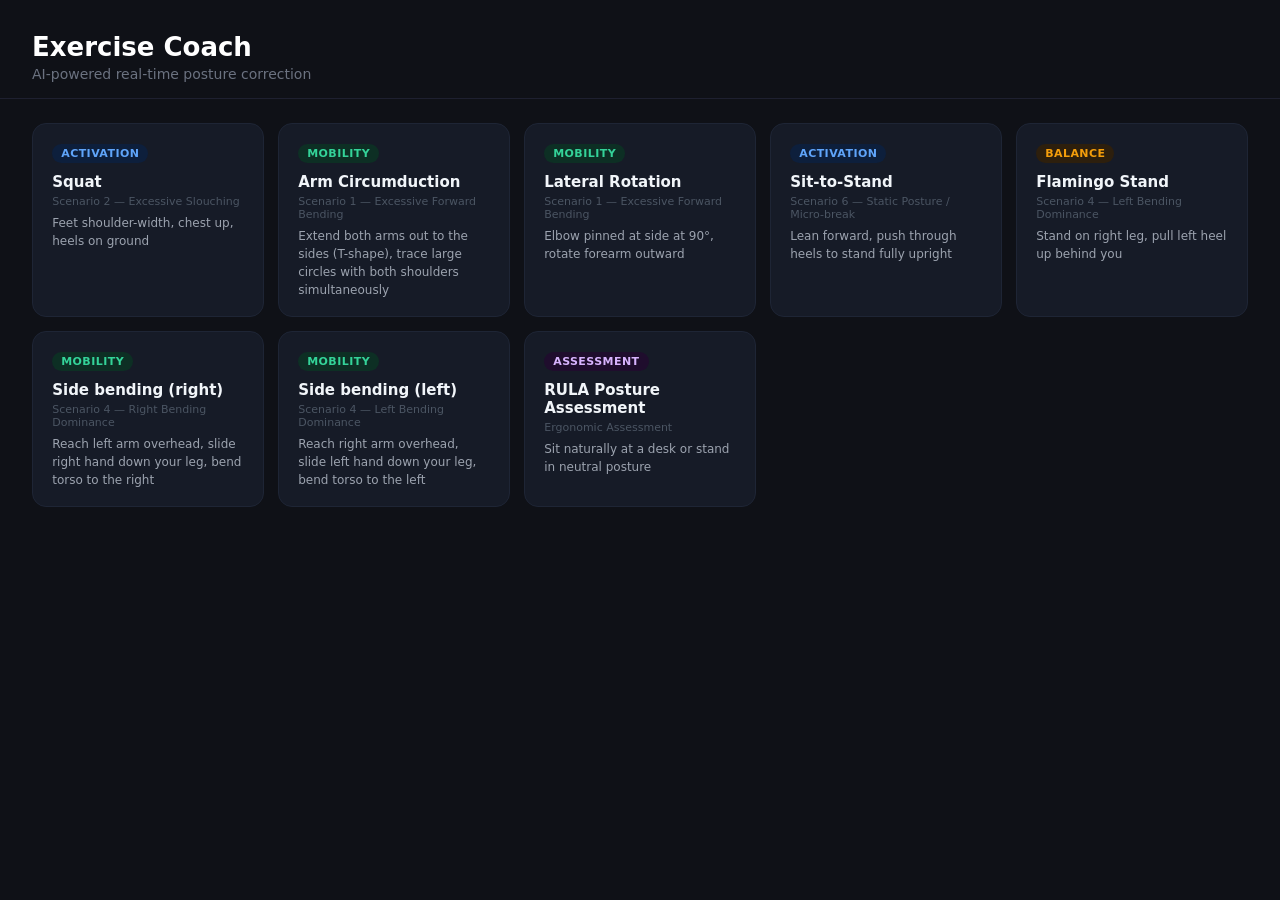
==== exercise-coach/index.html @ 54f62699 "Exercises' Check" ====
<!DOCTYPE html>
<html lang="en">
<head>
  <meta charset="UTF-8" />
  <meta name="viewport" content="width=device-width, initial-scale=1.0"/>
  <title>Exercise Coach</title>
  <link rel="stylesheet" href="static/style.css" />
</head>
<body>

  <!-- SCREEN 1: Exercise Selection -->
  <div id="screen-select" class="screen active">
    <div class="header">
      <h1>Exercise Coach</h1>
      <p>AI-powered real-time posture correction</p>
    </div>
    <div class="exercise-grid" id="exercise-grid"></div>
  </div>

  <!-- SCREEN 2: Coaching View -->
  <div id="screen-coach" class="screen">
    <div class="top-bar">
      <button class="btn-back" onclick="goBack()">← Back</button>
      <div>
        <div class="ex-title" id="coach-title"></div>
        <div class="ex-subtitle" id="coach-subtitle"></div>
      </div>
    </div>

    <div class="coach-layout">
      <!-- Left: Video -->
      <div class="video-wrap">
        <video id="video" playsinline autoplay muted></video>
        <canvas id="overlay"></canvas>
        <div class="no-pose" id="no-pose">
          <span class="icon">🧍</span>
          <span>Stand in frame to begin</span>
        </div>
        <div class="status-bar">
          <div class="status-dot neutral" id="status-dot"></div>
          <div class="status-text" id="status-text">Waiting for pose...</div>
        </div>
      </div>

      <!-- Right: Panel -->
      <div class="panel">
        <div class="info-card rep-card">
          <div class="card-label">REPS</div>
          <div class="rep-display" id="rep-count">0</div>
          <div id="phase-label"><span class="phase-badge start">Get into position</span></div>
        </div>

        <div class="info-card">
          <div class="card-label">JOINT ANGLES</div>
          <div id="angles-display"></div>
        </div>

        <div class="info-card">
          <div class="card-label">RULA SCORE</div>

          <div id="rula-score" class="rula-score">
            1
          </div>

          <div id="rula-risk" class="rula-risk">
            Acceptable
          </div>

          <div id="rula-timer" class="rula-timer">
            Monitoring...
          </div>
        </div>

        <div class="info-card">
          <div class="card-label">COACHING</div>
          <ul class="feedback-list" id="feedback-list">
            <li class="fb-neutral">ℹ️ Start the exercise to get feedback</li>
          </ul>
        </div>
      </div>
    </div>
  </div>

  <!-- SCREEN 3: RULA Assessment -->
  <div id="screen-rula" class="screen">
    <div class="top-bar">
      <button class="btn-back" onclick="goBack()">← Back</button>
      <div>
        <div class="ex-title">RULA Posture Assessment</div>
        <div class="ex-subtitle">Track good posture reps (10s each) with 5s breaks</div>
      </div>
    </div>

    <div class="coach-layout">
      <!-- Left: Video -->
      <div class="video-wrap">
        <video id="video-rula" playsinline autoplay muted></video>
        <canvas id="overlay-rula"></canvas>
        <div class="no-pose" id="no-pose-rula">
          <span class="icon">🧍</span>
          <span>Sit naturally in frame to begin</span>
        </div>
        <div class="status-bar">
          <div class="status-dot neutral" id="status-dot-rula"></div>
          <div class="status-text" id="status-text-rula">Waiting for pose...</div>
        </div>
      </div>

      <!-- Right: Panel -->
      <div class="panel">
        <!-- Reps Counter -->
        <div class="info-card rep-card">
          <div class="card-label">GOOD POSTURE REPS</div>
          <div class="rep-display" id="rula-reps-count">0</div>
          <div id="rula-phase-label"><span class="phase-badge start">Maintain posture</span></div>
        </div>

        <!-- Timing Display -->
        <div class="info-card">
          <div class="card-label">POSTURE TIMER</div>
          <div id="rula-posture-timer" class="timer-display">
            <div class="timer-value">0s</div>
            <div class="timer-label">/ 10s Good Posture</div>
          </div>
        </div>

        <!-- RULA Score -->
        <div class="info-card">
          <div class="card-label">RULA SCORE</div>
          <div style="display: flex; justify-content: space-between; align-items: center;">
            <div class="rula-score-large" id="rula-current-score">1</div>
            <div id="rula-quality" class="rula-quality-badge">EXCELLENT</div>
          </div>
        </div>

        <!-- Feedback -->
        <div class="info-card">
          <div class="card-label">POSTURE FEEDBACK</div>
          <ul class="feedback-list" id="rula-feedback-list">
            <li class="fb-neutral">ℹ️ Sit naturally and maintain good posture</li>
          </ul>
        </div>
      </div>
    </div>
  </div>

  <script src="static/exercises.js"></script>
  <script src="static/rula-assessment.js"></script>
  <script src="static/coach.js"></script>
</body>
</html>
---- exercise-coach/static/style.css ----
* { box-sizing: border-box; margin: 0; padding: 0; }

body {
  font-family: 'Segoe UI', system-ui, sans-serif;
  background: #0f1117;
  color: #e8eaf0;
  min-height: 100vh;
}

.screen { display: none; }
.screen.active { display: block; }

/* ── Selection Screen ── */
.header {
  padding: 2rem 2rem 1rem;
  border-bottom: 1px solid #1e2030;
}
.header h1 { font-size: 26px; font-weight: 600; color: #fff; }
.header p  { font-size: 14px; color: #6b7280; margin-top: 4px; }

.exercise-grid {
  display: grid;
  grid-template-columns: repeat(auto-fill, minmax(220px, 1fr));
  gap: 14px;
  padding: 1.5rem 2rem;
  max-height: calc(100vh - 120px); /* Add this */
  overflow-y: auto; /* Add this */
}

.ex-card {
  background: #161b27;
  border: 1px solid #1e2535;
  border-radius: 14px;
  padding: 1.1rem 1.2rem;
  cursor: pointer;
  transition: border-color 0.2s, transform 0.15s, background 0.2s;
}
.ex-card:hover {
  border-color: #3b82f6;
  background: #1a2236;
  transform: translateY(-2px);
}

.rula-score{
    font-size:48px;
    font-weight:700;
    text-align:center;
}

.rula-risk{
    text-align:center;
    margin-top:8px;
    font-size:14px;
    font-weight:600;
}

.rula-timer{
    text-align:center;
    margin-top:10px;
    font-size:12px;
    color:#9ca3af;
}

/* ── RULA Assessment Styles ── */
.timer-display {
  background: #1a2236;
  border: 2px solid #3b82f6;
  border-radius: 12px;
  padding: 1.5rem;
  text-align: center;
  margin-top: 0.5rem;
}

.timer-value {
  font-size: 36px;
  font-weight: 700;
  color: #60a5fa;
  margin-bottom: 0.5rem;
}

.timer-label {
  font-size: 12px;
  color: #9ca3af;
}

.rula-score-large {
  font-size: 56px;
  font-weight: 700;
  text-align: center;
  color: #fff;
}

.rula-quality-badge {
  display: inline-block;
  padding: 0.5rem 1rem;
  border-radius: 8px;
  font-size: 12px;
  font-weight: 600;
  text-transform: uppercase;
  letter-spacing: 0.05em;
  background: #10b981;
  color: #065f46;
}

.rula-quality-badge.good {
  background: #10b981;
  color: #065f46;
}

.rula-quality-badge.fair {
  background: #f59e0b;
  color: #78350f;
}

.rula-quality-badge.poor {
  background: #ef4444;
  color: #7f1d1d;
}

.badge {
  display: inline-block;
  font-size: 11px;
  font-weight: 600;
  padding: 3px 9px;
  border-radius: 20px;
  margin-bottom: 10px;
  text-transform: uppercase;
  letter-spacing: 0.04em;
}
.badge.mobility    { background: #0d2f24; color: #34d399; }
.badge.activation  { background: #0d1f3c; color: #60a5fa; }
.badge.balance     { background: #2d1f0d; color: #f59e0b; }
.badge.assessment  { background: #1f0d2d; color: #d8b4fe; }

.ex-card h3      { font-size: 15px; font-weight: 600; color: #f1f5f9; margin-bottom: 4px; }
.ex-card .scenario { font-size: 11px; color: #4b5563; margin-bottom: 6px; }
.ex-card .cues   { font-size: 12px; color: #9ca3af; line-height: 1.5; }

/* ── Coach Screen ── */
.top-bar {
  display: flex;
  align-items: center;
  gap: 16px;
  padding: 1rem 1.5rem;
  border-bottom: 1px solid #1e2030;
}
.btn-back {
  background: #1e2535;
  border: 1px solid #2a3347;
  color: #9ca3af;
  border-radius: 8px;
  padding: 6px 14px;
  font-size: 13px;
  cursor: pointer;
  white-space: nowrap;
  transition: background 0.15s;
}
.btn-back:hover { background: #253044; color: #e2e8f0; }

.ex-title    { font-size: 18px; font-weight: 600; color: #f1f5f9; }
.ex-subtitle { font-size: 13px; color: #6b7280; margin-top: 2px; }

.coach-layout {
  display: grid;
  grid-template-columns: 1fr 300px;
  gap: 16px;
  padding: 1.2rem 1.5rem;
  height: calc(100vh - 75px);
}

/* Video */
.video-wrap {
  position: relative;
  background: #060810;
  border-radius: 14px;
  overflow: hidden;
  border: 1px solid #1e2535;
}
video {
  width: 100%; height: 100%;
  object-fit: cover;
  transform: scaleX(-1);
  display: block;
}
canvas#overlay {
  position: absolute;
  top: 0; left: 0;
  width: 100%; height: 100%;
  transform: scaleX(-1);
}
.no-pose {
  position: absolute;
  top: 50%; left: 50%;
  transform: translate(-50%, -50%);
  display: flex; flex-direction: column; align-items: center; gap: 8px;
  color: rgba(255,255,255,0.35);
  font-size: 14px;
  pointer-events: none;
}
.no-pose .icon { font-size: 40px; }

.status-bar {
  position: absolute;
  bottom: 0; left: 0; right: 0;
  padding: 10px 16px;
  background: linear-gradient(transparent, rgba(0,0,0,0.7));
  display: flex; align-items: center; gap: 10px;
}
.status-dot { width: 9px; height: 9px; border-radius: 50%; flex-shrink: 0; transition: background 0.3s; }
.status-dot.good    { background: #10b981; box-shadow: 0 0 6px #10b981; }
.status-dot.bad     { background: #f87171; box-shadow: 0 0 6px #f87171; }
.status-dot.neutral { background: #6b7280; }
.status-text { font-size: 13px; color: #e5e7eb; font-weight: 500; }

/* Panel */
.panel { display: flex; flex-direction: column; gap: 12px; overflow-y: auto; }

.info-card {
  background: #161b27;
  border: 1px solid #1e2535;
  border-radius: 12px;
  padding: 1rem 1.1rem;
}
.card-label {
  font-size: 11px;
  font-weight: 600;
  letter-spacing: 0.08em;
  color: #4b5563;
  margin-bottom: 10px;
}
.rep-card { text-align: center; }
.rep-display { font-size: 56px; font-weight: 700; color: #f1f5f9; line-height: 1; margin-bottom: 8px; }

.phase-badge {
  display: inline-block;
  padding: 3px 12px;
  border-radius: 20px;
  font-size: 12px;
  font-weight: 600;
}
.phase-badge.start { background: #1e2535; color: #6b7280; }
.phase-badge.up    { background: #0d2f24; color: #34d399; }
.phase-badge.down  { background: #0d1f3c; color: #60a5fa; }
.phase-badge.hold  { background: #2d1f0d; color: #f59e0b; }

/* Angle bars */
.angle-row { display: flex; justify-content: space-between; align-items: center; margin-bottom: 4px; }
.angle-name { font-size: 12px; color: #9ca3af; }
.angle-val  { font-size: 13px; font-weight: 600; }
.angle-bar-wrap { width: 100%; height: 5px; background: #1e2535; border-radius: 3px; margin-bottom: 10px; }
.angle-bar { height: 100%; border-radius: 3px; transition: width 0.12s ease, background 0.2s; }

/* Feedback */
.feedback-list { list-style: none; }
.feedback-list li {
  font-size: 13px;
  padding: 6px 0;
  border-bottom: 1px solid #1e2535;
  display: flex; align-items: flex-start; gap: 8px;
  line-height: 1.5;
}
.feedback-list li:last-child { border-bottom: none; }
.fb-good    { color: #34d399; }
.fb-warn    { color: #fbbf24; }
.fb-neutral { color: #6b7280; }

/* Responsive */
@media (max-width: 768px) {
  .coach-layout { grid-template-columns: 1fr; height: auto; }
  .video-wrap   { aspect-ratio: 4/3; }
}
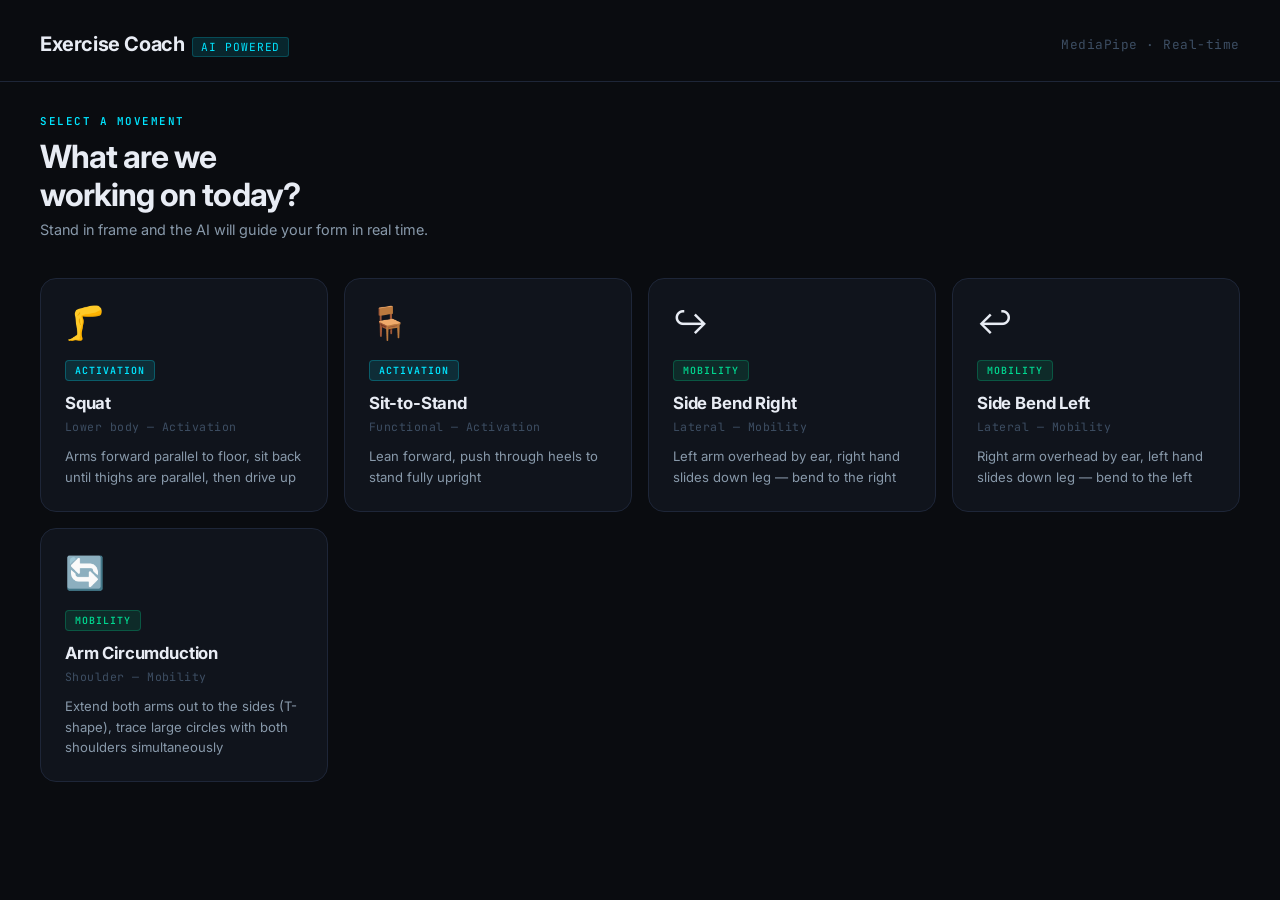
==== commit 5019ad28: "Fixed the exercise-coach and its ui" ====
--- a/exercise-coach/index.html
+++ b/exercise-coach/index.html
@@ -4,148 +4,101 @@
   <meta charset="UTF-8" />
   <meta name="viewport" content="width=device-width, initial-scale=1.0"/>
   <title>Exercise Coach</title>
+  <link rel="preconnect" href="https://fonts.googleapis.com">
+  <link rel="preconnect" href="https://fonts.gstatic.com" crossorigin>
+  <link href="https://fonts.googleapis.com/css2?family=Inter:wght@300;400;500;600;700&family=JetBrains+Mono:wght@400;600;700&display=swap" rel="stylesheet">
   <link rel="stylesheet" href="static/style.css" />
 </head>
 <body>
 
-  <!-- SCREEN 1: Exercise Selection -->
+  <!-- ══════════════════════════════════════
+       SCREEN 1 — Exercise Selection
+  ══════════════════════════════════════ -->
   <div id="screen-select" class="screen active">
-    <div class="header">
-      <h1>Exercise Coach</h1>
-      <p>AI-powered real-time posture correction</p>
+
+    <header class="select-header">
+      <div class="brand">
+        <span class="brand-name">Exercise Coach</span>
+        <span class="brand-tag">AI Powered</span>
+      </div>
+      <span class="header-meta">MediaPipe · Real-time</span>
+    </header>
+
+    <div class="select-body">
+      <p class="select-eyebrow">Select a movement</p>
+      <h1 class="select-title">What are we<br>working on today?</h1>
+      <p class="select-subtitle">Stand in frame and the AI will guide your form in real time.</p>
+
+      <div class="exercise-grid" id="exercise-grid">
+        <!-- Cards injected by coach.js -->
+      </div>
     </div>
-    <div class="exercise-grid" id="exercise-grid"></div>
+
   </div>
 
-  <!-- SCREEN 2: Coaching View -->
+  <!-- ══════════════════════════════════════
+       SCREEN 2 — Coaching View
+  ══════════════════════════════════════ -->
   <div id="screen-coach" class="screen">
+
     <div class="top-bar">
       <button class="btn-back" onclick="goBack()">← Back</button>
-      <div>
+      <div class="top-bar-info">
         <div class="ex-title" id="coach-title"></div>
         <div class="ex-subtitle" id="coach-subtitle"></div>
       </div>
     </div>
 
     <div class="coach-layout">
-      <!-- Left: Video -->
+
+      <!-- Left: Camera feed -->
       <div class="video-wrap">
         <video id="video" playsinline autoplay muted></video>
         <canvas id="overlay"></canvas>
+
         <div class="no-pose" id="no-pose">
-          <span class="icon">🧍</span>
+          <span class="no-pose-icon">🧍</span>
           <span>Stand in frame to begin</span>
         </div>
-        <div class="status-bar">
+
+        <div class="cam-status">
           <div class="status-dot neutral" id="status-dot"></div>
           <div class="status-text" id="status-text">Waiting for pose...</div>
         </div>
       </div>
 
-      <!-- Right: Panel -->
+      <!-- Right: Data panel -->
       <div class="panel">
-        <div class="info-card rep-card">
-          <div class="card-label">REPS</div>
-          <div class="rep-display" id="rep-count">0</div>
-          <div id="phase-label"><span class="phase-badge start">Get into position</span></div>
+
+        <!-- Rep counter -->
+        <div class="card rep-card">
+          <div class="card-label">Repetitions</div>
+          <div class="rep-number" id="rep-count">0</div>
+          <div class="rep-label">REPS COMPLETED</div>
+          <div class="phase-wrap">
+            <div id="phase-label"><span class="phase-badge start">Get into position</span></div>
+          </div>
         </div>
 
-        <div class="info-card">
-          <div class="card-label">JOINT ANGLES</div>
+        <!-- Joint angles -->
+        <div class="card">
+          <div class="card-label">Joint Angles</div>
           <div id="angles-display"></div>
         </div>
 
-        <div class="info-card">
-          <div class="card-label">RULA SCORE</div>
-
-          <div id="rula-score" class="rula-score">
-            1
-          </div>
-
-          <div id="rula-risk" class="rula-risk">
-            Acceptable
-          </div>
-
-          <div id="rula-timer" class="rula-timer">
-            Monitoring...
-          </div>
-        </div>
-
-        <div class="info-card">
-          <div class="card-label">COACHING</div>
+        <!-- Coaching feedback -->
+        <div class="card">
+          <div class="card-label">Coaching</div>
           <ul class="feedback-list" id="feedback-list">
             <li class="fb-neutral">ℹ️ Start the exercise to get feedback</li>
           </ul>
         </div>
-      </div>
-    </div>
-  </div>
 
-  <!-- SCREEN 3: RULA Assessment -->
-  <div id="screen-rula" class="screen">
-    <div class="top-bar">
-      <button class="btn-back" onclick="goBack()">← Back</button>
-      <div>
-        <div class="ex-title">RULA Posture Assessment</div>
-        <div class="ex-subtitle">Track good posture reps (10s each) with 5s breaks</div>
-      </div>
-    </div>
-
-    <div class="coach-layout">
-      <!-- Left: Video -->
-      <div class="video-wrap">
-        <video id="video-rula" playsinline autoplay muted></video>
-        <canvas id="overlay-rula"></canvas>
-        <div class="no-pose" id="no-pose-rula">
-          <span class="icon">🧍</span>
-          <span>Sit naturally in frame to begin</span>
-        </div>
-        <div class="status-bar">
-          <div class="status-dot neutral" id="status-dot-rula"></div>
-          <div class="status-text" id="status-text-rula">Waiting for pose...</div>
-        </div>
-      </div>
-
-      <!-- Right: Panel -->
-      <div class="panel">
-        <!-- Reps Counter -->
-        <div class="info-card rep-card">
-          <div class="card-label">GOOD POSTURE REPS</div>
-          <div class="rep-display" id="rula-reps-count">0</div>
-          <div id="rula-phase-label"><span class="phase-badge start">Maintain posture</span></div>
-        </div>
-
-        <!-- Timing Display -->
-        <div class="info-card">
-          <div class="card-label">POSTURE TIMER</div>
-          <div id="rula-posture-timer" class="timer-display">
-            <div class="timer-value">0s</div>
-            <div class="timer-label">/ 10s Good Posture</div>
-          </div>
-        </div>
-
-        <!-- RULA Score -->
-        <div class="info-card">
-          <div class="card-label">RULA SCORE</div>
-          <div style="display: flex; justify-content: space-between; align-items: center;">
-            <div class="rula-score-large" id="rula-current-score">1</div>
-            <div id="rula-quality" class="rula-quality-badge">EXCELLENT</div>
-          </div>
-        </div>
-
-        <!-- Feedback -->
-        <div class="info-card">
-          <div class="card-label">POSTURE FEEDBACK</div>
-          <ul class="feedback-list" id="rula-feedback-list">
-            <li class="fb-neutral">ℹ️ Sit naturally and maintain good posture</li>
-          </ul>
-        </div>
       </div>
     </div>
   </div>
 
   <script src="static/exercises.js"></script>
-  <script src="static/rula-assessment.js"></script>
   <script src="static/coach.js"></script>
 </body>
 </html>
--- a/exercise-coach/static/style.css
+++ b/exercise-coach/static/style.css
@@ -1,271 +1,543 @@
-* { box-sizing: border-box; margin: 0; padding: 0; }
+/* ── Reset & Base ── */
+*, *::before, *::after { box-sizing: border-box; margin: 0; padding: 0; }
+
+:root {
+  --bg:        #0a0c10;
+  --surface:   #10141c;
+  --surface2:  #161d2a;
+  --border:    #1e2638;
+  --border2:   #263044;
+  --cyan:      #00e5ff;
+  --cyan-dim:  rgba(0, 229, 255, 0.12);
+  --cyan-glow: rgba(0, 229, 255, 0.35);
+  --green:     #00d68f;
+  --yellow:    #ffb547;
+  --red:       #ff5252;
+  --text:      #e8ecf4;
+  --text-dim:  #8899aa;
+  --text-mute: #3d4e63;
+  --mono: 'JetBrains Mono', 'Fira Code', 'Cascadia Code', monospace;
+  --sans: 'Inter', system-ui, sans-serif;
+}
+
+@import url('https://fonts.googleapis.com/css2?family=Inter:wght@300;400;500;600;700&family=JetBrains+Mono:wght@400;600;700&display=swap');
 
 body {
-  font-family: 'Segoe UI', system-ui, sans-serif;
-  background: #0f1117;
-  color: #e8eaf0;
+  font-family: var(--sans);
+  background: var(--bg);
+  color: var(--text);
   min-height: 100vh;
-}
-
+  overflow-x: hidden;
+}
+
+/* ── Screen visibility ── */
 .screen { display: none; }
 .screen.active { display: block; }
 
-/* ── Selection Screen ── */
-.header {
-  padding: 2rem 2rem 1rem;
-  border-bottom: 1px solid #1e2030;
-}
-.header h1 { font-size: 26px; font-weight: 600; color: #fff; }
-.header p  { font-size: 14px; color: #6b7280; margin-top: 4px; }
+/* ════════════════════════════════════════
+   SCREEN 1 — EXERCISE SELECTION
+════════════════════════════════════════ */
+
+#screen-select {
+  min-height: 100vh;
+}
+
+.select-header {
+  display: flex;
+  align-items: center;
+  justify-content: space-between;
+  padding: 2rem 2.5rem 1.5rem;
+  border-bottom: 1px solid var(--border);
+}
+
+.brand {
+  display: flex;
+  align-items: baseline;
+  gap: 0.5rem;
+}
+
+.brand-name {
+  font-size: 1.25rem;
+  font-weight: 700;
+  letter-spacing: -0.02em;
+  color: var(--text);
+}
+
+.brand-tag {
+  font-family: var(--mono);
+  font-size: 0.7rem;
+  color: var(--cyan);
+  background: var(--cyan-dim);
+  border: 1px solid rgba(0, 229, 255, 0.2);
+  padding: 2px 8px;
+  border-radius: 3px;
+  letter-spacing: 0.08em;
+  text-transform: uppercase;
+}
+
+.header-meta {
+  font-size: 0.8rem;
+  color: var(--text-mute);
+  font-family: var(--mono);
+  letter-spacing: 0.04em;
+}
+
+.select-body {
+  padding: 2rem 2.5rem;
+}
+
+.select-eyebrow {
+  font-family: var(--mono);
+  font-size: 0.68rem;
+  font-weight: 600;
+  letter-spacing: 0.14em;
+  text-transform: uppercase;
+  color: var(--cyan);
+  margin-bottom: 0.6rem;
+}
+
+.select-title {
+  font-size: 2rem;
+  font-weight: 700;
+  letter-spacing: -0.03em;
+  color: var(--text);
+  margin-bottom: 0.4rem;
+  line-height: 1.2;
+}
+
+.select-subtitle {
+  font-size: 0.9rem;
+  color: var(--text-dim);
+  margin-bottom: 2.5rem;
+}
 
 .exercise-grid {
   display: grid;
-  grid-template-columns: repeat(auto-fill, minmax(220px, 1fr));
-  gap: 14px;
-  padding: 1.5rem 2rem;
-  max-height: calc(100vh - 120px); /* Add this */
-  overflow-y: auto; /* Add this */
-}
-
+  grid-template-columns: repeat(auto-fill, minmax(260px, 1fr));
+  gap: 1rem;
+}
+
+/* ── Exercise Card ── */
 .ex-card {
-  background: #161b27;
-  border: 1px solid #1e2535;
-  border-radius: 14px;
-  padding: 1.1rem 1.2rem;
+  position: relative;
+  background: var(--surface);
+  border: 1px solid var(--border);
+  border-radius: 16px;
+  padding: 1.5rem;
   cursor: pointer;
-  transition: border-color 0.2s, transform 0.15s, background 0.2s;
-}
+  transition: border-color 0.2s, transform 0.18s cubic-bezier(0.34, 1.56, 0.64, 1);
+  overflow: hidden;
+}
+
+.ex-card::before {
+  content: '';
+  position: absolute;
+  inset: 0;
+  border-radius: 16px;
+  background: radial-gradient(ellipse at 30% 0%, var(--cyan-dim) 0%, transparent 70%);
+  opacity: 0;
+  transition: opacity 0.25s;
+}
+
 .ex-card:hover {
-  border-color: #3b82f6;
-  background: #1a2236;
-  transform: translateY(-2px);
-}
-
-.rula-score{
-    font-size:48px;
-    font-weight:700;
-    text-align:center;
-}
-
-.rula-risk{
-    text-align:center;
-    margin-top:8px;
-    font-size:14px;
-    font-weight:600;
-}
-
-.rula-timer{
-    text-align:center;
-    margin-top:10px;
-    font-size:12px;
-    color:#9ca3af;
-}
-
-/* ── RULA Assessment Styles ── */
-.timer-display {
-  background: #1a2236;
-  border: 2px solid #3b82f6;
-  border-radius: 12px;
-  padding: 1.5rem;
-  text-align: center;
-  margin-top: 0.5rem;
-}
-
-.timer-value {
-  font-size: 36px;
+  border-color: var(--cyan);
+  transform: translateY(-3px);
+}
+
+.ex-card:hover::before {
+  opacity: 1;
+}
+
+/* Pulse ring on hover — the signature element */
+.ex-card::after {
+  content: '';
+  position: absolute;
+  top: 1.5rem;
+  right: 1.5rem;
+  width: 44px;
+  height: 44px;
+  border-radius: 50%;
+  border: 2px solid var(--cyan);
+  opacity: 0;
+  transform: scale(0.6);
+  transition: opacity 0.2s, transform 0.2s;
+}
+
+.ex-card:hover::after {
+  opacity: 0.4;
+  transform: scale(1);
+  animation: pulse-ring 1.4s ease-out infinite;
+}
+
+@keyframes pulse-ring {
+  0%   { transform: scale(1);   opacity: 0.4; }
+  100% { transform: scale(2.2); opacity: 0; }
+}
+
+.card-icon {
+  font-size: 2rem;
+  margin-bottom: 1rem;
+  display: block;
+  position: relative;
+  z-index: 1;
+}
+
+.card-type-pill {
+  display: inline-flex;
+  align-items: center;
+  font-family: var(--mono);
+  font-size: 0.62rem;
+  font-weight: 600;
+  letter-spacing: 0.1em;
+  text-transform: uppercase;
+  padding: 3px 9px;
+  border-radius: 4px;
+  margin-bottom: 0.75rem;
+  position: relative;
+  z-index: 1;
+}
+
+.card-type-pill.mobility   { background: rgba(0, 214, 143, 0.12); color: var(--green); border: 1px solid rgba(0, 214, 143, 0.25); }
+.card-type-pill.activation { background: rgba(0, 229, 255, 0.12); color: var(--cyan);  border: 1px solid rgba(0, 229, 255, 0.25); }
+.card-type-pill.balance    { background: rgba(255, 181, 71, 0.12); color: var(--yellow); border: 1px solid rgba(255, 181, 71, 0.25); }
+
+.card-name {
+  font-size: 1.05rem;
   font-weight: 700;
-  color: #60a5fa;
-  margin-bottom: 0.5rem;
-}
-
-.timer-label {
-  font-size: 12px;
-  color: #9ca3af;
-}
-
-.rula-score-large {
-  font-size: 56px;
-  font-weight: 700;
-  text-align: center;
-  color: #fff;
-}
-
-.rula-quality-badge {
-  display: inline-block;
-  padding: 0.5rem 1rem;
-  border-radius: 8px;
-  font-size: 12px;
-  font-weight: 600;
-  text-transform: uppercase;
-  letter-spacing: 0.05em;
-  background: #10b981;
-  color: #065f46;
-}
-
-.rula-quality-badge.good {
-  background: #10b981;
-  color: #065f46;
-}
-
-.rula-quality-badge.fair {
-  background: #f59e0b;
-  color: #78350f;
-}
-
-.rula-quality-badge.poor {
-  background: #ef4444;
-  color: #7f1d1d;
-}
-
-.badge {
-  display: inline-block;
-  font-size: 11px;
-  font-weight: 600;
-  padding: 3px 9px;
-  border-radius: 20px;
-  margin-bottom: 10px;
-  text-transform: uppercase;
+  letter-spacing: -0.01em;
+  color: var(--text);
+  margin-bottom: 0.4rem;
+  position: relative;
+  z-index: 1;
+}
+
+.card-scenario {
+  font-size: 0.72rem;
+  color: var(--text-mute);
+  font-family: var(--mono);
   letter-spacing: 0.04em;
-}
-.badge.mobility    { background: #0d2f24; color: #34d399; }
-.badge.activation  { background: #0d1f3c; color: #60a5fa; }
-.badge.balance     { background: #2d1f0d; color: #f59e0b; }
-.badge.assessment  { background: #1f0d2d; color: #d8b4fe; }
-
-.ex-card h3      { font-size: 15px; font-weight: 600; color: #f1f5f9; margin-bottom: 4px; }
-.ex-card .scenario { font-size: 11px; color: #4b5563; margin-bottom: 6px; }
-.ex-card .cues   { font-size: 12px; color: #9ca3af; line-height: 1.5; }
-
-/* ── Coach Screen ── */
+  margin-bottom: 0.75rem;
+  position: relative;
+  z-index: 1;
+}
+
+.card-cues {
+  font-size: 0.82rem;
+  color: var(--text-dim);
+  line-height: 1.55;
+  position: relative;
+  z-index: 1;
+}
+
+/* ════════════════════════════════════════
+   SCREEN 2 — COACHING VIEW
+════════════════════════════════════════ */
+
+#screen-coach {
+  height: 100vh;
+  display: none;
+  flex-direction: column;
+}
+
+#screen-coach.active {
+  display: flex;
+}
+
+/* ── Top bar ── */
 .top-bar {
   display: flex;
   align-items: center;
-  gap: 16px;
-  padding: 1rem 1.5rem;
-  border-bottom: 1px solid #1e2030;
-}
+  gap: 1rem;
+  padding: 0.875rem 1.5rem;
+  border-bottom: 1px solid var(--border);
+  flex-shrink: 0;
+  background: var(--surface);
+}
+
 .btn-back {
-  background: #1e2535;
-  border: 1px solid #2a3347;
-  color: #9ca3af;
+  display: flex;
+  align-items: center;
+  gap: 6px;
+  background: transparent;
+  border: 1px solid var(--border2);
+  color: var(--text-dim);
   border-radius: 8px;
   padding: 6px 14px;
-  font-size: 13px;
+  font-size: 0.8rem;
+  font-family: var(--mono);
   cursor: pointer;
+  transition: all 0.15s;
   white-space: nowrap;
-  transition: background 0.15s;
-}
-.btn-back:hover { background: #253044; color: #e2e8f0; }
-
-.ex-title    { font-size: 18px; font-weight: 600; color: #f1f5f9; }
-.ex-subtitle { font-size: 13px; color: #6b7280; margin-top: 2px; }
-
+  letter-spacing: 0.04em;
+}
+
+.btn-back:hover {
+  border-color: var(--cyan);
+  color: var(--cyan);
+  background: var(--cyan-dim);
+}
+
+.top-bar-info {
+  flex: 1;
+}
+
+.ex-title {
+  font-size: 1rem;
+  font-weight: 700;
+  letter-spacing: -0.01em;
+  color: var(--text);
+}
+
+.ex-subtitle {
+  font-size: 0.75rem;
+  color: var(--text-mute);
+  margin-top: 2px;
+  font-family: var(--mono);
+}
+
+/* ── Coach layout ── */
 .coach-layout {
   display: grid;
-  grid-template-columns: 1fr 300px;
-  gap: 16px;
-  padding: 1.2rem 1.5rem;
-  height: calc(100vh - 75px);
-}
-
-/* Video */
+  grid-template-columns: 1fr 290px;
+  gap: 1rem;
+  padding: 1rem 1.25rem;
+  flex: 1;
+  min-height: 0;
+}
+
+/* ── Video wrap ── */
 .video-wrap {
   position: relative;
-  background: #060810;
-  border-radius: 14px;
+  background: #06080e;
+  border-radius: 16px;
   overflow: hidden;
-  border: 1px solid #1e2535;
-}
+  border: 1px solid var(--border);
+}
+
 video {
-  width: 100%; height: 100%;
+  width: 100%;
+  height: 100%;
   object-fit: cover;
   transform: scaleX(-1);
   display: block;
 }
+
 canvas#overlay {
   position: absolute;
-  top: 0; left: 0;
-  width: 100%; height: 100%;
+  inset: 0;
+  width: 100%;
+  height: 100%;
   transform: scaleX(-1);
 }
+
 .no-pose {
   position: absolute;
-  top: 50%; left: 50%;
+  top: 50%;
+  left: 50%;
   transform: translate(-50%, -50%);
-  display: flex; flex-direction: column; align-items: center; gap: 8px;
-  color: rgba(255,255,255,0.35);
-  font-size: 14px;
+  display: flex;
+  flex-direction: column;
+  align-items: center;
+  gap: 10px;
+  color: rgba(255, 255, 255, 0.2);
+  font-size: 0.85rem;
+  font-family: var(--mono);
+  letter-spacing: 0.06em;
   pointer-events: none;
-}
-.no-pose .icon { font-size: 40px; }
-
-.status-bar {
+  text-align: center;
+}
+
+.no-pose-icon {
+  font-size: 3rem;
+  opacity: 0.4;
+}
+
+/* Camera status bar */
+.cam-status {
   position: absolute;
-  bottom: 0; left: 0; right: 0;
-  padding: 10px 16px;
-  background: linear-gradient(transparent, rgba(0,0,0,0.7));
-  display: flex; align-items: center; gap: 10px;
-}
-.status-dot { width: 9px; height: 9px; border-radius: 50%; flex-shrink: 0; transition: background 0.3s; }
-.status-dot.good    { background: #10b981; box-shadow: 0 0 6px #10b981; }
-.status-dot.bad     { background: #f87171; box-shadow: 0 0 6px #f87171; }
-.status-dot.neutral { background: #6b7280; }
-.status-text { font-size: 13px; color: #e5e7eb; font-weight: 500; }
-
-/* Panel */
-.panel { display: flex; flex-direction: column; gap: 12px; overflow-y: auto; }
-
-.info-card {
-  background: #161b27;
-  border: 1px solid #1e2535;
+  bottom: 0;
+  left: 0;
+  right: 0;
+  padding: 1rem 1.25rem;
+  background: linear-gradient(transparent, rgba(6, 8, 14, 0.9));
+  display: flex;
+  align-items: center;
+  gap: 10px;
+}
+
+.status-dot {
+  width: 8px;
+  height: 8px;
+  border-radius: 50%;
+  flex-shrink: 0;
+  transition: background 0.3s, box-shadow 0.3s;
+}
+
+.status-dot.good    { background: var(--green);  box-shadow: 0 0 8px var(--green); }
+.status-dot.bad     { background: var(--red);    box-shadow: 0 0 8px var(--red); }
+.status-dot.neutral { background: var(--text-mute); }
+
+.status-text {
+  font-size: 0.8rem;
+  color: var(--text);
+  font-family: var(--mono);
+  letter-spacing: 0.03em;
+}
+
+/* ── Side panel ── */
+.panel {
+  display: flex;
+  flex-direction: column;
+  gap: 0.75rem;
+  overflow-y: auto;
+  scrollbar-width: none;
+}
+
+.panel::-webkit-scrollbar { display: none; }
+
+/* ── Info cards ── */
+.card {
+  background: var(--surface);
+  border: 1px solid var(--border);
   border-radius: 12px;
   padding: 1rem 1.1rem;
 }
+
 .card-label {
-  font-size: 11px;
+  font-family: var(--mono);
+  font-size: 0.62rem;
+  font-weight: 600;
+  letter-spacing: 0.14em;
+  text-transform: uppercase;
+  color: var(--text-mute);
+  margin-bottom: 0.75rem;
+}
+
+/* Rep card */
+.rep-card {
+  text-align: center;
+  background: var(--surface);
+  border: 1px solid var(--border);
+}
+
+.rep-number {
+  font-family: var(--mono);
+  font-size: 4.5rem;
+  font-weight: 700;
+  color: var(--cyan);
+  line-height: 1;
+  letter-spacing: -0.04em;
+  text-shadow: 0 0 30px var(--cyan-glow);
+}
+
+.rep-label {
+  font-family: var(--mono);
+  font-size: 0.65rem;
+  color: var(--text-mute);
+  letter-spacing: 0.1em;
+  text-transform: uppercase;
+  margin-top: 0.4rem;
+}
+
+/* Phase badge */
+.phase-wrap {
+  margin-top: 0.6rem;
+}
+
+.phase-badge {
+  display: inline-block;
+  font-family: var(--mono);
+  font-size: 0.68rem;
   font-weight: 600;
   letter-spacing: 0.08em;
-  color: #4b5563;
-  margin-bottom: 10px;
-}
-.rep-card { text-align: center; }
-.rep-display { font-size: 56px; font-weight: 700; color: #f1f5f9; line-height: 1; margin-bottom: 8px; }
-
-.phase-badge {
-  display: inline-block;
-  padding: 3px 12px;
-  border-radius: 20px;
-  font-size: 12px;
+  padding: 4px 12px;
+  border-radius: 4px;
+  text-transform: uppercase;
+}
+
+.phase-badge.start { background: rgba(61, 78, 99, 0.4);  color: var(--text-mute); border: 1px solid var(--border); }
+.phase-badge.up    { background: rgba(0, 214, 143, 0.12); color: var(--green);     border: 1px solid rgba(0, 214, 143, 0.3); }
+.phase-badge.down  { background: rgba(0, 229, 255, 0.1);  color: var(--cyan);      border: 1px solid rgba(0, 229, 255, 0.25); }
+.phase-badge.hold  { background: rgba(255, 181, 71, 0.12); color: var(--yellow);   border: 1px solid rgba(255, 181, 71, 0.3); }
+
+/* Angle display */
+.angle-row {
+  display: flex;
+  justify-content: space-between;
+  align-items: center;
+  margin-bottom: 3px;
+}
+
+.angle-name {
+  font-family: var(--mono);
+  font-size: 0.72rem;
+  color: var(--text-dim);
+}
+
+.angle-val {
+  font-family: var(--mono);
+  font-size: 0.78rem;
   font-weight: 600;
 }
-.phase-badge.start { background: #1e2535; color: #6b7280; }
-.phase-badge.up    { background: #0d2f24; color: #34d399; }
-.phase-badge.down  { background: #0d1f3c; color: #60a5fa; }
-.phase-badge.hold  { background: #2d1f0d; color: #f59e0b; }
-
-/* Angle bars */
-.angle-row { display: flex; justify-content: space-between; align-items: center; margin-bottom: 4px; }
-.angle-name { font-size: 12px; color: #9ca3af; }
-.angle-val  { font-size: 13px; font-weight: 600; }
-.angle-bar-wrap { width: 100%; height: 5px; background: #1e2535; border-radius: 3px; margin-bottom: 10px; }
-.angle-bar { height: 100%; border-radius: 3px; transition: width 0.12s ease, background 0.2s; }
-
-/* Feedback */
-.feedback-list { list-style: none; }
+
+.angle-track {
+  height: 3px;
+  background: var(--border2);
+  border-radius: 2px;
+  margin-bottom: 0.7rem;
+  overflow: hidden;
+}
+
+.angle-fill {
+  height: 100%;
+  border-radius: 2px;
+  transition: width 0.1s ease, background 0.2s;
+}
+
+/* Feedback list */
+.feedback-list {
+  list-style: none;
+}
+
 .feedback-list li {
-  font-size: 13px;
-  padding: 6px 0;
-  border-bottom: 1px solid #1e2535;
-  display: flex; align-items: flex-start; gap: 8px;
+  font-size: 0.8rem;
+  padding: 7px 0;
+  border-bottom: 1px solid var(--border);
   line-height: 1.5;
-}
+  display: flex;
+  align-items: flex-start;
+  gap: 7px;
+  font-family: var(--sans);
+}
+
 .feedback-list li:last-child { border-bottom: none; }
-.fb-good    { color: #34d399; }
-.fb-warn    { color: #fbbf24; }
-.fb-neutral { color: #6b7280; }
-
-/* Responsive */
-@media (max-width: 768px) {
-  .coach-layout { grid-template-columns: 1fr; height: auto; }
-  .video-wrap   { aspect-ratio: 4/3; }
-}
+
+.fb-good    { color: var(--green); }
+.fb-warn    { color: var(--yellow); }
+.fb-neutral { color: var(--text-dim); }
+
+/* ════════════════════════════════════════
+   RESPONSIVE
+════════════════════════════════════════ */
+@media (max-width: 820px) {
+  .coach-layout {
+    grid-template-columns: 1fr;
+    height: auto;
+    overflow-y: auto;
+  }
+  .video-wrap {
+    aspect-ratio: 4 / 3;
+    height: auto;
+  }
+  #screen-coach {
+    height: auto;
+    min-height: 100vh;
+  }
+}
+
+@media (max-width: 540px) {
+  .select-header { padding: 1.25rem 1.25rem 1rem; }
+  .select-body   { padding: 1.5rem 1.25rem; }
+  .select-title  { font-size: 1.5rem; }
+  .exercise-grid { grid-template-columns: 1fr; }
+}
